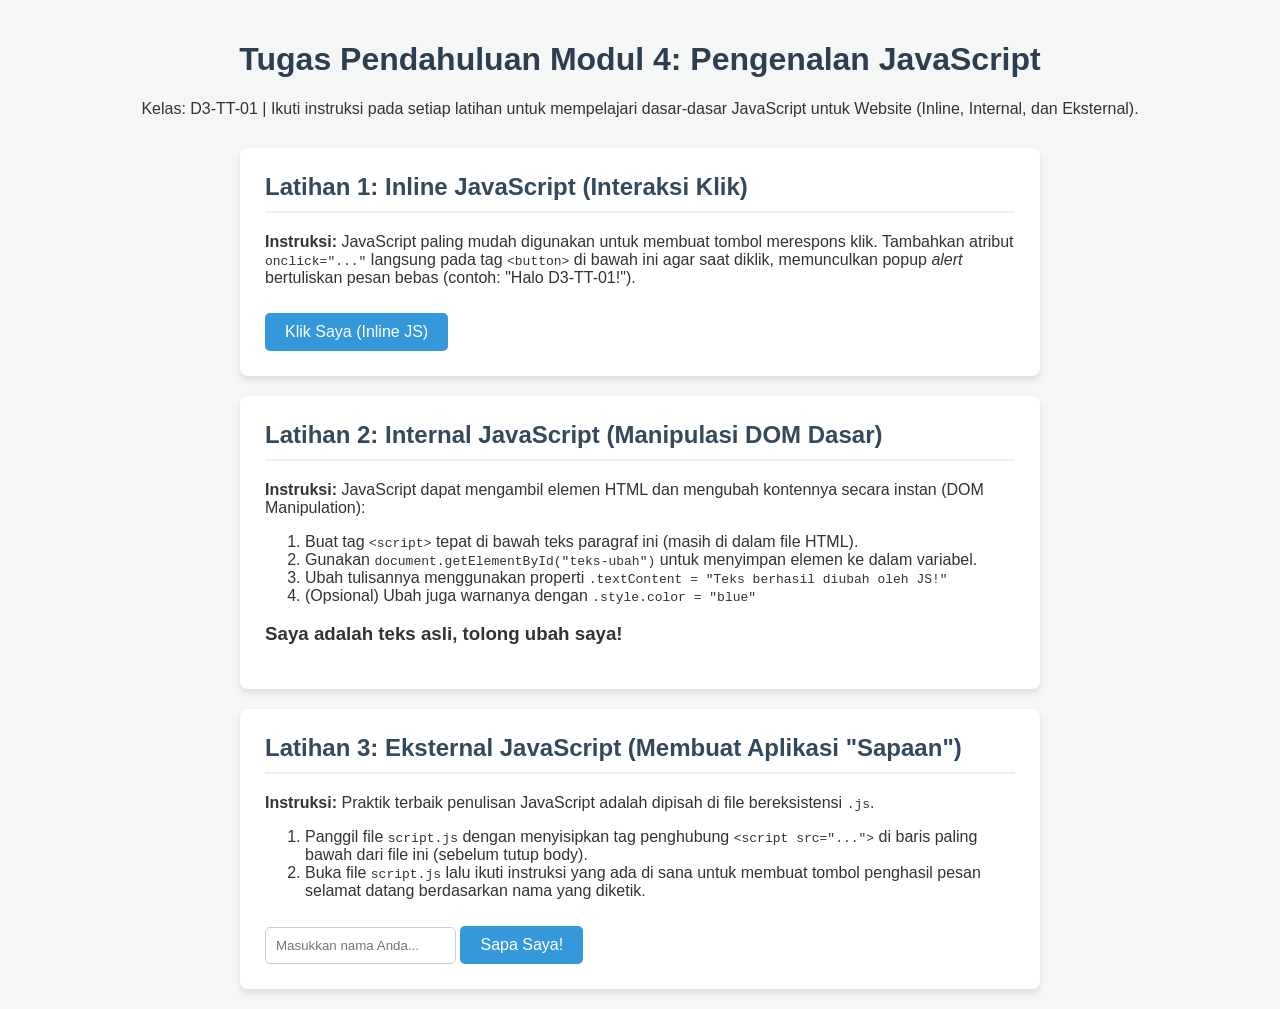
==== Praktikum Web-Desain-Modul 4/TP-Modul-4/index.html @ 0e47d1d2 "TP modul 4 Latihan Javascript" ====
<!DOCTYPE html>
<html lang="id">
<head>
    <meta charset="UTF-8">
    <meta name="viewport" content="width=device-width, initial-scale=1.0">
    <title>Tugas Pendahuluan Modul 4 - D3-TT-01</title>
    <link rel="stylesheet" href="style.css">
</head>
<body>
    <header>
        <h1>Tugas Pendahuluan Modul 4: Pengenalan JavaScript</h1>
        <p>Kelas: D3-TT-01 | Ikuti instruksi pada setiap latihan untuk mempelajari dasar-dasar JavaScript untuk Website (Inline, Internal, dan Eksternal).</p>
    </header>

    <main>
        <!-- LATIHAN 1: INLINE JAVASCRIPT -->
        <section class="card" id="latihan-1">
            <h2>Latihan 1: Inline JavaScript (Interaksi Klik)</h2>
            <p><strong>Instruksi:</strong> JavaScript paling mudah digunakan untuk membuat tombol merespons klik. Tambahkan atribut <code>onclick="..."</code> langsung pada tag <code>&lt;button&gt;</code> di bawah ini agar saat diklik, memunculkan popup <i>alert</i> bertuliskan pesan bebas (contoh: "Halo D3-TT-01!").</p>
            
            <!-- TODO LATIHAN 1: Sisipkan atribut onclick di dalam tag button berikut -->
            <button id="btn-inline">Klik Saya (Inline JS)</button>
        </section>

        <!-- LATIHAN 2: INTERNAL JAVASCRIPT -->
        <section class="card" id="latihan-2">
            <h2>Latihan 2: Internal JavaScript (Manipulasi DOM Dasar)</h2>
            <p><strong>Instruksi:</strong> JavaScript dapat mengambil elemen HTML dan mengubah kontennya secara instan (DOM Manipulation):</p>
            <ol>
                <li>Buat tag <code>&lt;script&gt;</code> tepat di bawah teks paragraf ini (masih di dalam file HTML).</li>
                <li>Gunakan <code>document.getElementById("teks-ubah")</code> untuk menyimpan elemen ke dalam variabel.</li>
                <li>Ubah tulisannya menggunakan properti <code>.textContent = "Teks berhasil diubah oleh JS!"</code></li>
                <li>(Opsional) Ubah juga warnanya dengan <code>.style.color = "blue"</code></li>
            </ol>
            
            <h3 id="teks-ubah">Saya adalah teks asli, tolong ubah saya!</h3>

            <!-- TODO LATIHAN 2: Buat tag <script> di bawah baris ini untuk menulis Internal JS -->
            
        </section>

        <!-- LATIHAN 3: EKSTERNAL JAVASCRIPT -->
        <section class="card" id="latihan-3">
            <h2>Latihan 3: Eksternal JavaScript (Membuat Aplikasi "Sapaan")</h2>
            <p><strong>Instruksi:</strong> Praktik terbaik penulisan JavaScript adalah dipisah di file bereksistensi <code>.js</code>.</p>
            <ol>
                <li>Panggil file <code>script.js</code> dengan menyisipkan tag penghubung <code>&lt;script src="..."&gt;</code> di baris paling bawah dari file ini (sebelum tutup body).</li>
                <li>Buka file <code>script.js</code> lalu ikuti instruksi yang ada di sana untuk membuat tombol penghasil pesan selamat datang berdasarkan nama yang diketik.</li>
            </ol>
            
            <div style="margin-top: 15px;">
                <input type="text" id="input-nama" placeholder="Masukkan nama Anda..." style="padding: 10px; border-radius: 5px; border: 1px solid #ccc;">
                <button id="btn-sapa">Sapa Saya!</button>
            </div>
            
            <div id="kotak-hasil" class="hidden" style="margin-top: 15px; padding: 15px; background-color: #d4edda; color: #155724; border-radius: 5px;">
                <!-- Pesan sapaan akan muncul di dalam <span> di bawah ini -->
                <strong>Hasil:</strong> <span id="output-sapa">-</span>
            </div>
        </section>
    </main>

    <!-- TODO LATIHAN 3.1: Panggil file script.js menggunakan Eksternal JS (tag script src) di baris bawah ini -->
    
</body>
</html>
---- Praktikum Web-Desain-Modul 4/TP-Modul-4/style.css ----
/* style.css */
body {
    font-family: 'Segoe UI', Tahoma, Geneva, Verdana, sans-serif;
    margin: 0;
    padding: 20px;
    background-color: #f4f7f6;
    color: #333;
    transition: background-color 0.5s;
}

header {
    text-align: center;
    margin-bottom: 30px;
}

header h1 {
    color: #2c3e50;
}

main {
    max-width: 800px;
    margin: 0 auto;
    display: flex;
    flex-direction: column;
    gap: 20px;
}

.card {
    background-color: #ffffff;
    border-radius: 8px;
    padding: 25px;
    box-shadow: 0 4px 6px rgba(0,0,0,0.1);
}

.card h2 {
    margin-top: 0;
    color: #34495e;
    border-bottom: 2px solid #eee;
    padding-bottom: 10px;
}

button {
    background-color: #3498db;
    color: white;
    border: none;
    padding: 10px 20px;
    border-radius: 5px;
    cursor: pointer;
    font-size: 16px;
    margin-top: 10px;
    transition: background-color 0.3s;
}

button:hover {
    background-color: #2980b9;
}

ul {
    background-color: #ecf0f1;
    padding: 15px 15px 15px 35px;
    border-radius: 5px;
}

ul li {
    margin-bottom: 5px;
}

#profil-user {
    margin-top: 15px;
    padding: 15px;
    background-color: #e8f4f8;
    border-left: 4px solid #3498db;
    border-radius: 4px;
}

.hidden {
    display: none;
}
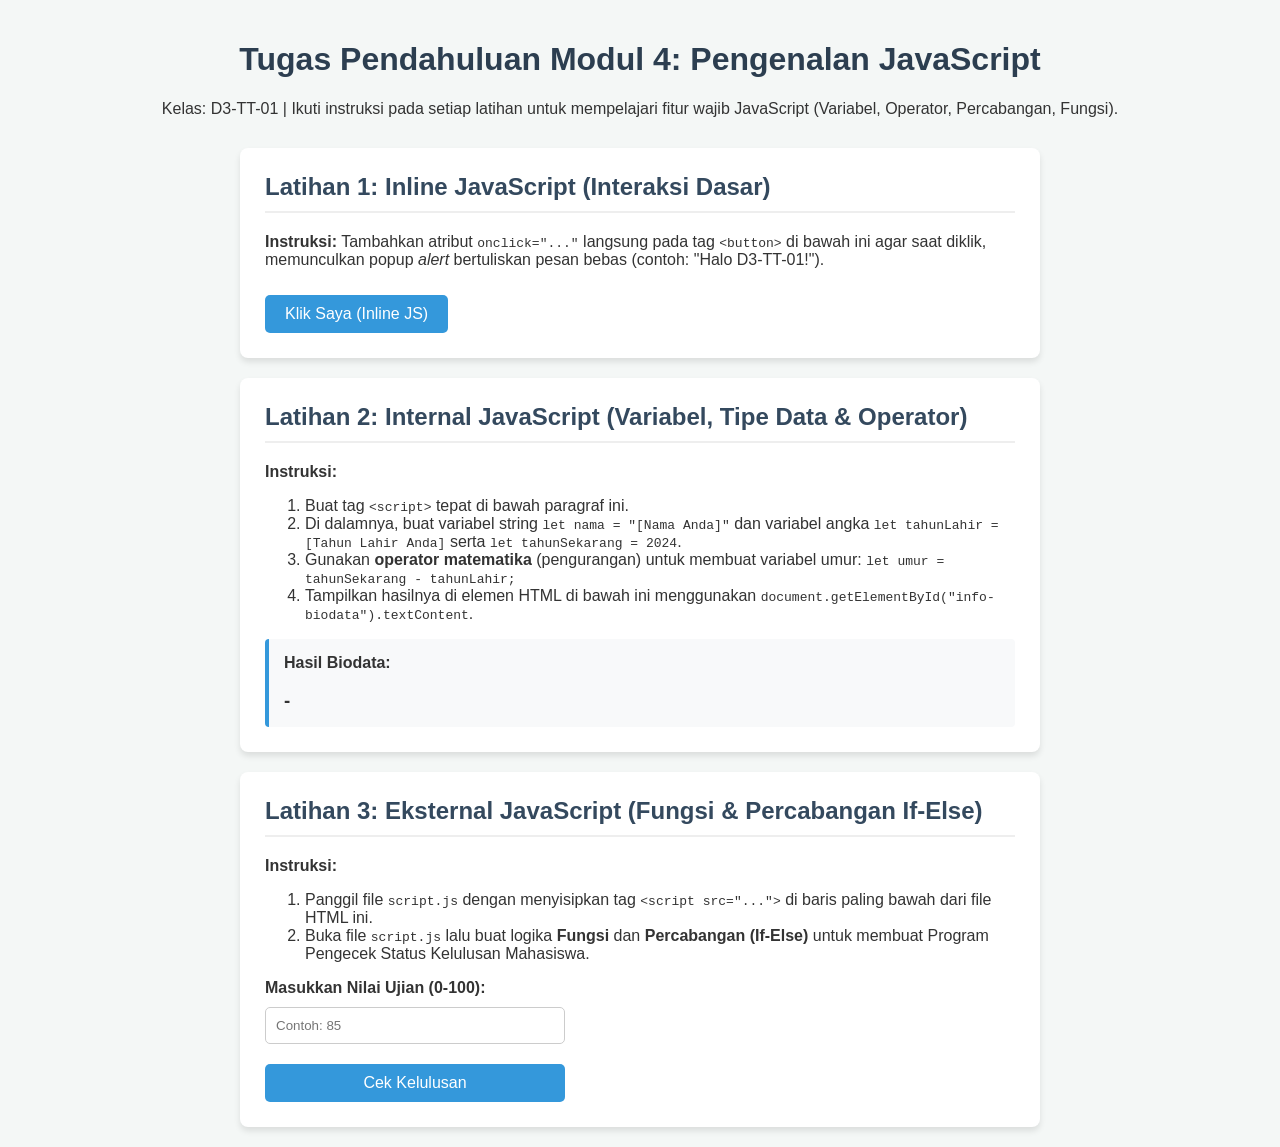
==== commit 18b0fc98: "update dikit" ====
--- a/Praktikum Web-Desain-Modul 4/TP-Modul-4/index.html
+++ b/Praktikum Web-Desain-Modul 4/TP-Modul-4/index.html
@@ -9,14 +9,14 @@
 <body>
     <header>
         <h1>Tugas Pendahuluan Modul 4: Pengenalan JavaScript</h1>
-        <p>Kelas: D3-TT-01 | Ikuti instruksi pada setiap latihan untuk mempelajari dasar-dasar JavaScript untuk Website (Inline, Internal, dan Eksternal).</p>
+        <p>Kelas: D3-TT-01 | Ikuti instruksi pada setiap latihan untuk mempelajari fitur wajib JavaScript (Variabel, Operator, Percabangan, Fungsi).</p>
     </header>
 
     <main>
         <!-- LATIHAN 1: INLINE JAVASCRIPT -->
         <section class="card" id="latihan-1">
-            <h2>Latihan 1: Inline JavaScript (Interaksi Klik)</h2>
-            <p><strong>Instruksi:</strong> JavaScript paling mudah digunakan untuk membuat tombol merespons klik. Tambahkan atribut <code>onclick="..."</code> langsung pada tag <code>&lt;button&gt;</code> di bawah ini agar saat diklik, memunculkan popup <i>alert</i> bertuliskan pesan bebas (contoh: "Halo D3-TT-01!").</p>
+            <h2>Latihan 1: Inline JavaScript (Interaksi Dasar)</h2>
+            <p><strong>Instruksi:</strong> Tambahkan atribut <code>onclick="..."</code> langsung pada tag <code>&lt;button&gt;</code> di bawah ini agar saat diklik, memunculkan popup <i>alert</i> bertuliskan pesan bebas (contoh: "Halo D3-TT-01!").</p>
             
             <!-- TODO LATIHAN 1: Sisipkan atribut onclick di dalam tag button berikut -->
             <button id="btn-inline">Klik Saya (Inline JS)</button>
@@ -24,16 +24,20 @@
 
         <!-- LATIHAN 2: INTERNAL JAVASCRIPT -->
         <section class="card" id="latihan-2">
-            <h2>Latihan 2: Internal JavaScript (Manipulasi DOM Dasar)</h2>
-            <p><strong>Instruksi:</strong> JavaScript dapat mengambil elemen HTML dan mengubah kontennya secara instan (DOM Manipulation):</p>
+            <h2>Latihan 2: Internal JavaScript (Variabel, Tipe Data & Operator)</h2>
+            <p><strong>Instruksi:</strong></p>
             <ol>
-                <li>Buat tag <code>&lt;script&gt;</code> tepat di bawah teks paragraf ini (masih di dalam file HTML).</li>
-                <li>Gunakan <code>document.getElementById("teks-ubah")</code> untuk menyimpan elemen ke dalam variabel.</li>
-                <li>Ubah tulisannya menggunakan properti <code>.textContent = "Teks berhasil diubah oleh JS!"</code></li>
-                <li>(Opsional) Ubah juga warnanya dengan <code>.style.color = "blue"</code></li>
+                <li>Buat tag <code>&lt;script&gt;</code> tepat di bawah paragraf ini.</li>
+                <li>Di dalamnya, buat variabel string <code>let nama = "[Nama Anda]"</code> dan variabel angka <code>let tahunLahir = [Tahun Lahir Anda]</code> serta <code>let tahunSekarang = 2024</code>.</li>
+                <li>Gunakan <strong>operator matematika</strong> (pengurangan) untuk membuat variabel umur: <code>let umur = tahunSekarang - tahunLahir;</code></li>
+                <li>Tampilkan hasilnya di elemen HTML di bawah ini menggunakan <code>document.getElementById("info-biodata").textContent</code>.</li>
             </ol>
             
-            <h3 id="teks-ubah">Saya adalah teks asli, tolong ubah saya!</h3>
+            <div style="background-color: #f8f9fa; padding: 15px; border-left: 4px solid #3498db; border-radius: 4px;">
+                <strong>Hasil Biodata:</strong>
+                <!-- Hasil dari tulisan JS akan digantikan pada H3 di bawah ini -->
+                <h3 id="info-biodata" style="margin-bottom: 0;">-</h3>
+            </div>
 
             <!-- TODO LATIHAN 2: Buat tag <script> di bawah baris ini untuk menulis Internal JS -->
             
@@ -41,21 +45,21 @@
 
         <!-- LATIHAN 3: EKSTERNAL JAVASCRIPT -->
         <section class="card" id="latihan-3">
-            <h2>Latihan 3: Eksternal JavaScript (Membuat Aplikasi "Sapaan")</h2>
-            <p><strong>Instruksi:</strong> Praktik terbaik penulisan JavaScript adalah dipisah di file bereksistensi <code>.js</code>.</p>
+            <h2>Latihan 3: Eksternal JavaScript (Fungsi & Percabangan If-Else)</h2>
+            <p><strong>Instruksi:</strong></p>
             <ol>
-                <li>Panggil file <code>script.js</code> dengan menyisipkan tag penghubung <code>&lt;script src="..."&gt;</code> di baris paling bawah dari file ini (sebelum tutup body).</li>
-                <li>Buka file <code>script.js</code> lalu ikuti instruksi yang ada di sana untuk membuat tombol penghasil pesan selamat datang berdasarkan nama yang diketik.</li>
+                <li>Panggil file <code>script.js</code> dengan menyisipkan tag <code>&lt;script src="..."&gt;</code> di baris paling bawah dari file HTML ini.</li>
+                <li>Buka file <code>script.js</code> lalu buat logika <strong>Fungsi</strong> dan <strong>Percabangan (If-Else)</strong> untuk membuat Program Pengecek Status Kelulusan Mahasiswa.</li>
             </ol>
             
-            <div style="margin-top: 15px;">
-                <input type="text" id="input-nama" placeholder="Masukkan nama Anda..." style="padding: 10px; border-radius: 5px; border: 1px solid #ccc;">
-                <button id="btn-sapa">Sapa Saya!</button>
+            <div style="margin-top: 15px; display: flex; flex-direction: column; max-width: 300px; gap: 10px;">
+                <label for="input-nilai"><strong>Masukkan Nilai Ujian (0-100):</strong></label>
+                <input type="number" id="input-nilai" placeholder="Contoh: 85" style="padding: 10px; border-radius: 5px; border: 1px solid #ccc;">
+                <button id="btn-cek">Cek Kelulusan</button>
             </div>
             
-            <div id="kotak-hasil" class="hidden" style="margin-top: 15px; padding: 15px; background-color: #d4edda; color: #155724; border-radius: 5px;">
-                <!-- Pesan sapaan akan muncul di dalam <span> di bawah ini -->
-                <strong>Hasil:</strong> <span id="output-sapa">-</span>
+            <div id="kotak-hasil" class="hidden" style="margin-top: 15px; padding: 15px; color: white; border-radius: 5px; font-weight: bold; text-align: center;">
+                Status: <span id="output-hasil" style="font-size: 1.2rem;">-</span>
             </div>
         </section>
     </main>
